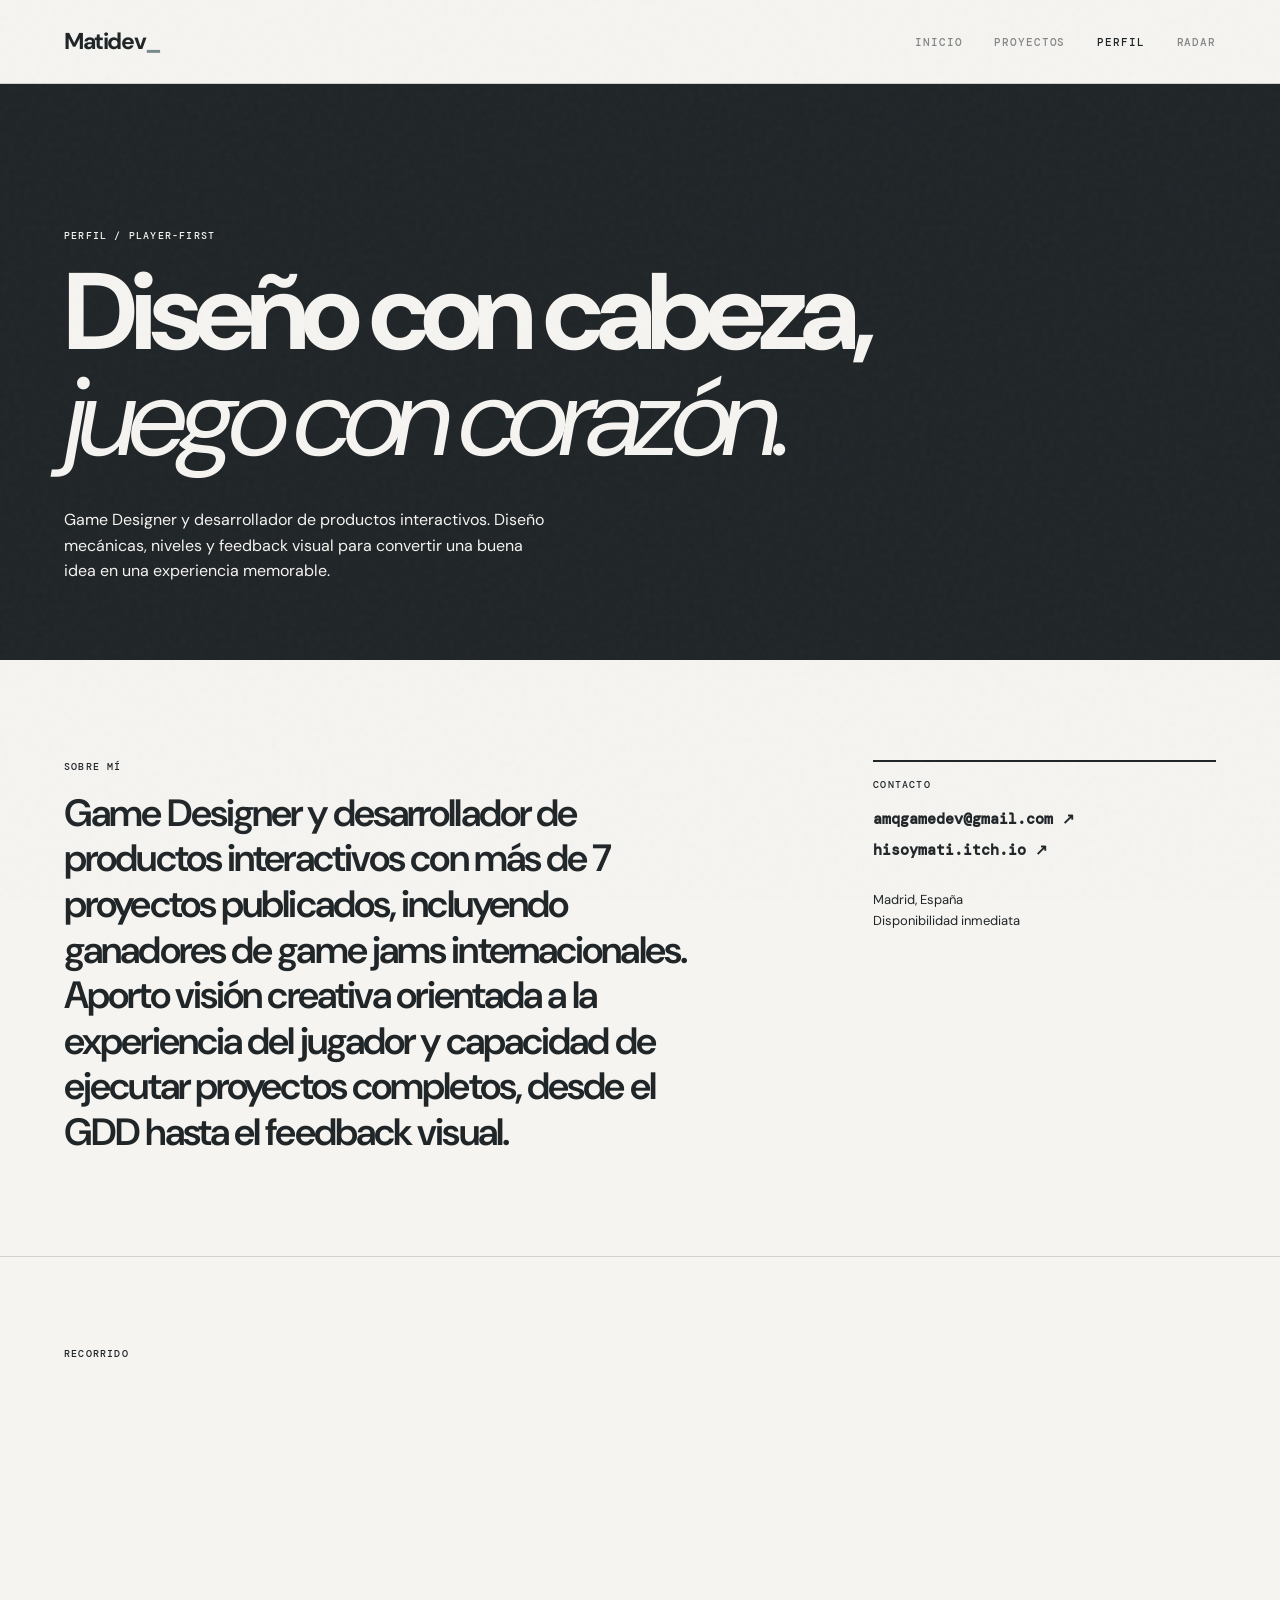
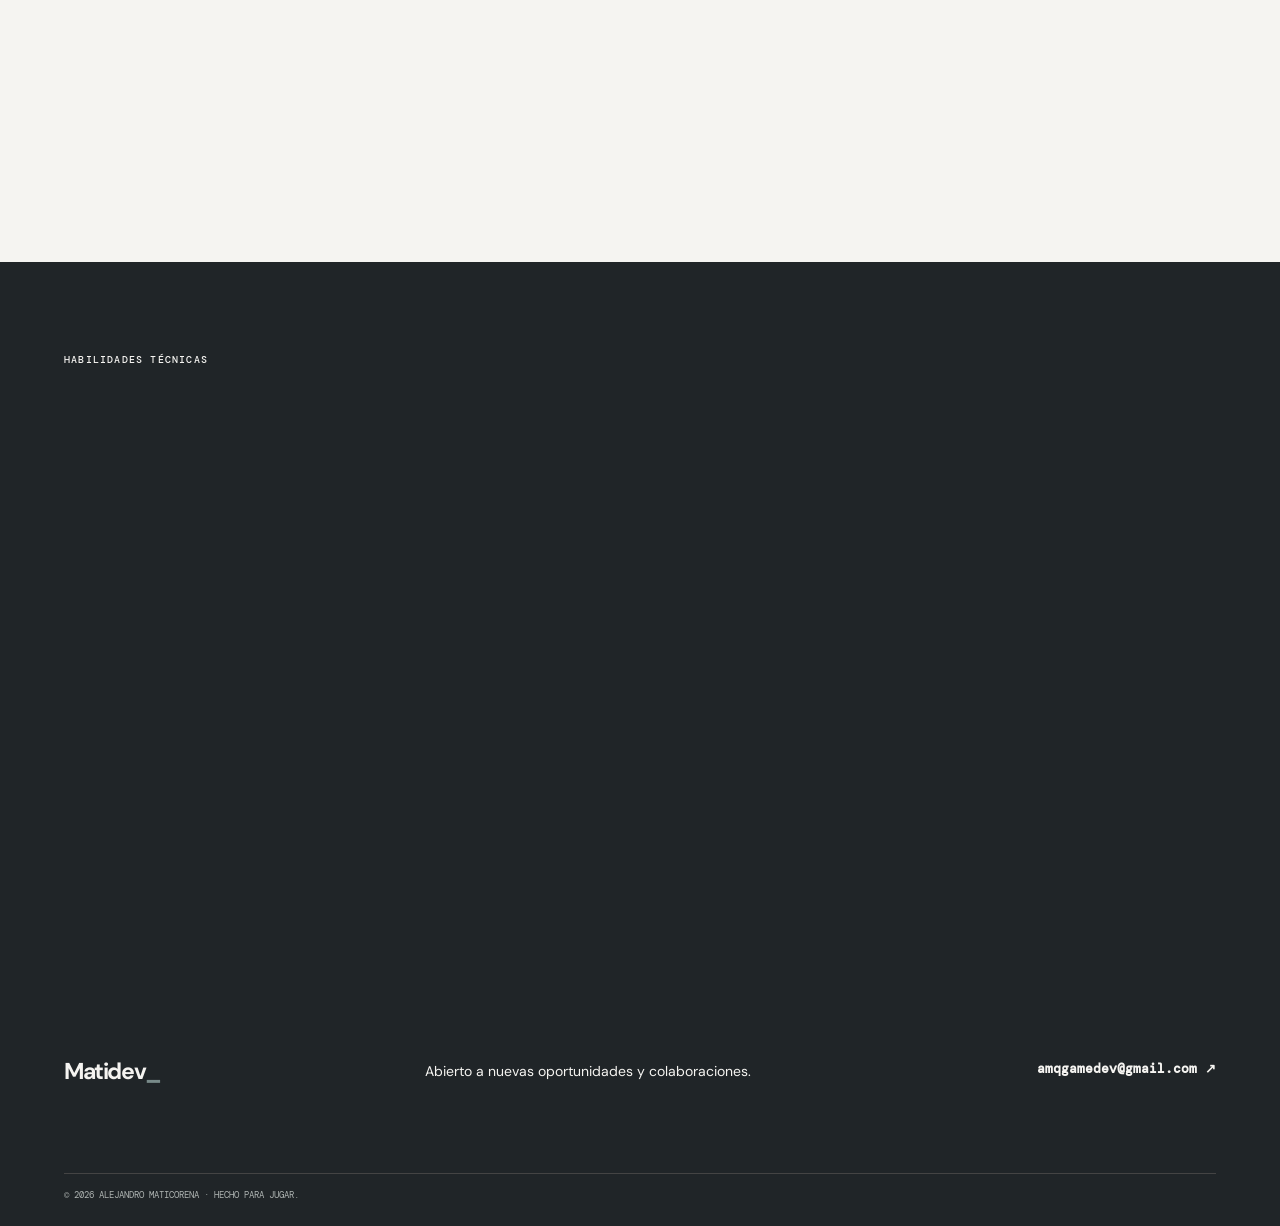
==== about.html @ 4848159c "deploy" ====
<!doctype html>
<html lang="es">
<head>
  <meta charset="UTF-8"/><meta name="viewport" content="width=device-width, initial-scale=1.0"/>
  <meta name="description" content="Perfil profesional de Alejandro Maticorena, Game Designer y desarrollador de productos interactivos."/>
  <title>Perfil — Matidev</title>
  <link rel="preconnect" href="https://fonts.googleapis.com"/><link rel="preconnect" href="https://fonts.gstatic.com" crossorigin/>
  <link href="https://fonts.googleapis.com/css2?family=DM+Mono:wght@400;500&family=DM+Sans:ital,opsz,wght@0,9..40,400;0,9..40,500;0,9..40,600;0,9..40,700;1,9..40,400&display=swap" rel="stylesheet"/>
  <link rel="stylesheet" href="assets/styles.css"/>
</head>
<body><div class="grain"></div>
  <header class="site-header"><a class="brand" href="index.html">Matidev<span>_</span></a><button class="menu-toggle" aria-label="Abrir menú">MENU</button><nav><a href="index.html">Inicio</a><a href="projects.html">Proyectos</a><a class="active" href="about.html">Perfil</a><a href="blog.html">Radar</a></nav></header>
  <main>
    <section class="page-intro profile-intro reveal"><p class="eyebrow">PERFIL / PLAYER-FIRST</p><h1>Diseño con cabeza,<br><em>juego con corazón.</em></h1><p>Game Designer y desarrollador de productos interactivos. Diseño mecánicas, niveles y feedback visual para convertir una buena idea en una experiencia memorable.</p></section>
    <section class="profile-columns"><div><p class="eyebrow">SOBRE MÍ</p><p class="large-copy">Game Designer y desarrollador de productos interactivos con más de 7 proyectos publicados, incluyendo ganadores de game jams internacionales. Aporto visión creativa orientada a la experiencia del jugador y capacidad de ejecutar proyectos completos, desde el GDD hasta el feedback visual.</p></div><div class="contact-card"><p class="eyebrow">CONTACTO</p><a href="mailto:amqgamedev@gmail.com">amqgamedev@gmail.com ↗</a><a href="https://hisoymati.itch.io" target="_blank" rel="noopener">hisoymati.itch.io ↗</a><p>Madrid, España<br>Disponibilidad inmediata</p></div></section>
    <section class="timeline-section"><p class="eyebrow">RECORRIDO</p><div class="timeline"><article><span>2022—2026</span><div><h3>Grado en Diseño de Productos Interactivos</h3><p>U-tad · Madrid, España</p><small>Formación integral en diseño y desarrollo de productos digitales interactivos, integrando tecnología, arte y experiencia de usuario.</small></div></article><article><span>2021—2022</span><div><h3>Docente de Diseño de Videojuegos</h3><p>Instituto Toulouse Lautrec · Lima, Perú</p><small>Formación especializada a más de 60 estudiantes en educación continua, cursos de verano y grado, adaptada a tres niveles de conocimiento.</small></div></article><article><span>2015—2019</span><div><h3>Diseño de Videojuegos y Entretenimiento Digital</h3><p>Instituto Toulouse Lautrec · Lima, Perú</p><small>Especialización en diseño y producción de videojuegos con énfasis en entretenimiento digital y mecánicas de juego.</small></div></article></div></section>
    <section class="skills-section"><p class="eyebrow">HABILIDADES TÉCNICAS</p><div class="skills-grid"><div><h3>Desarrollo y programación</h3><p>Unity · Unreal Engine<br>C# · C++<br>Visual Studio · Rider<br>Git / GitHub</p></div><div><h3>Documentación y diseño de sistemas</h3><p>Documentación de diseño: GDD y LDD<br>Definición de mecánicas y sistemas<br>Prototipado y playtesting<br>Estructuración de niveles, progresión y experiencia de usuario</p></div><div><h3>Metodologías y herramientas</h3><p>Scrum / Agile<br>MS Office: Excel, PowerPoint, Word</p></div><div><h3>Diseño y apoyo visual</h3><p>Adobe Photoshop<br>Adobe Illustrator</p><h3 class="skill-subtitle">Idiomas</h3><p>Español: nativo<br>Inglés: avanzado</p></div></div></section>
  </main>
  <footer><a class="brand" href="index.html">Matidev<span>_</span></a><p>Abierto a nuevas oportunidades y colaboraciones.</p><a class="footer-mail" href="mailto:amqgamedev@gmail.com">amqgamedev@gmail.com ↗</a><small>© <span id="year"></span> Alejandro Maticorena · Hecho para jugar.</small></footer>
  <script src="assets/data.js"></script><script src="assets/app.js"></script>
</body></html>
---- assets/styles.css ----
:root{--ink:#202528;--paper:#f5f4f1;--accent:#788a89;--accent-dark:#526462;--line:rgba(32,37,40,.17);--muted:#767d7d;--display:'DM Sans',sans-serif;--body:'DM Sans',sans-serif;--mono:'DM Mono',monospace}*{box-sizing:border-box}html{scroll-behavior:smooth}body{margin:0;background:var(--paper);color:var(--ink);font-family:var(--body);font-size:15px;line-height:1.6}.grain{pointer-events:none;position:fixed;inset:0;opacity:.035;z-index:9;background-image:url("data:image/svg+xml,%3Csvg viewBox='0 0 180 180' xmlns='http://www.w3.org/2000/svg'%3E%3Cfilter id='n'%3E%3CfeTurbulence type='fractalNoise' baseFrequency='.9' numOctaves='3' stitchTiles='stitch'/%3E%3C/filter%3E%3Crect width='100%25' height='100%25' filter='url(%23n)' opacity='.75'/%3E%3C/svg%3E")}a{color:inherit;text-decoration:none}.site-header{height:84px;border-bottom:1px solid var(--line);padding:0 max(5vw,28px);display:flex;align-items:center;justify-content:space-between;position:relative;z-index:10}.brand{font:700 23px/1 var(--display);letter-spacing:-1.4px}.brand span{color:var(--accent)}nav{display:flex;gap:32px;font:500 11px var(--mono);text-transform:uppercase;letter-spacing:.08em}nav a{opacity:.52}nav a:hover,nav a.active{opacity:1}.menu-toggle{display:none;background:transparent;border:0;font:500 11px var(--mono)}main{overflow:hidden}.hero{min-height:calc(100vh - 84px);padding:clamp(80px,12vw,160px) max(5vw,28px) 54px;position:relative;background:var(--ink);color:var(--paper)}.hero:after{content:'✦';position:absolute;right:8vw;top:22%;font-size:clamp(100px,23vw,340px);color:var(--accent);line-height:1;opacity:.9}.eyebrow{font:500 10px var(--mono);letter-spacing:.12em;text-transform:uppercase;margin:0 0 18px}.hero h1,.page-intro h1,.project-hero h1{font:700 clamp(47px,8.5vw,118px)/.97 var(--display);letter-spacing:-.07em;max-width:1050px;margin:0;position:relative;z-index:1}.hero h1 em,.page-intro em,.section-heading em,.statement em,.cta-band em{font-family:var(--display);font-weight:400;font-style:italic}.hero-copy{font-size:17px;max-width:510px;margin:37px 0;position:relative;z-index:1}.hero-actions{display:flex;gap:28px;align-items:center;position:relative;z-index:1}.button{display:inline-flex;align-items:center;justify-content:space-between;gap:30px;padding:14px 19px;font:600 11px var(--mono);text-transform:uppercase;letter-spacing:.06em;transition:transform .2s}.button:hover{transform:translate(-3px,-3px)}.button-primary{background:var(--accent);color:#fff;box-shadow:4px 4px 0 var(--accent-dark)}.button-outline{border:1px solid var(--ink)}.text-link,.card-link{font:600 11px var(--mono);text-transform:uppercase;letter-spacing:.04em;border-bottom:1px solid currentColor;padding-bottom:4px}.text-link span,.card-link span{font-size:15px}.hero-stats{position:absolute;right:5vw;bottom:62px;z-index:1;display:flex;gap:34px}.hero-stats div{display:flex;gap:10px;align-items:flex-start}.hero-stats strong{font:700 27px/1 var(--display);color:#aebdbb}.hero-stats span{font:10px/1.25 var(--mono);text-transform:uppercase}.marquee{overflow:hidden;white-space:nowrap;border-bottom:1px solid var(--line);font:700 20px var(--display);letter-spacing:-.035em;padding:16px 0}.marquee div{display:inline-block;animation:slide 22s linear infinite}.marquee i{font-style:normal;color:var(--accent);margin:0 16px}@keyframes slide{to{transform:translateX(-50%)}}.section{padding:130px max(5vw,28px)}.section-heading{display:flex;justify-content:space-between;align-items:end;margin-bottom:50px}.section-heading h2,.cta-band h2,.newsletter h2{font:700 clamp(36px,5vw,68px)/.99 var(--display);letter-spacing:-.065em;margin:0}.project-grid{display:grid;grid-template-columns:repeat(3,1fr);gap:18px}.project-card{min-width:0}.project-visual{display:block;overflow:hidden}.placeholder{height:285px;padding:21px;position:relative;display:flex;flex-direction:column;justify-content:space-between;overflow:hidden;color:var(--ink);transition:transform .35s}.project-visual:hover .placeholder{transform:scale(1.03)}.placeholder:after{content:'';position:absolute;width:160px;height:160px;border:2px solid var(--ink);border-radius:50%;right:-40px;bottom:-60px}.placeholder span{font:10px var(--mono);letter-spacing:.08em}.placeholder strong{font:700 24px/1.05 var(--display);letter-spacing:-.05em;max-width:180px;position:relative;z-index:1}.placeholder i{font:400 42px/1 var(--display);font-style:normal;position:absolute;right:22px;top:16px}.violet{background:#c5becb}.orange{background:#d7c0ad}.lime{background:#bdc9bc}.blue{background:#b8c6cb}.red{background:#cfb8b5}.pink{background:#d7c3cc}.yellow{background:#d8d1b3}.project-info{padding-top:18px}.card-meta{display:flex;justify-content:space-between;gap:12px;font:10px var(--mono);text-transform:uppercase;color:var(--muted);line-height:1.3}.project-info h3{font:700 25px/1.1 var(--display);letter-spacing:-.055em;margin:10px 0}.project-info p{font-size:13px;line-height:1.6;margin:0 0 17px;color:#565e5e}.statement{padding:130px max(5vw,28px);background:#738784;color:#fff}.statement>p:nth-child(2){font:600 clamp(36px,6.3vw,84px)/1.02 var(--display);letter-spacing:-.065em;max-width:1050px;margin:0 0 45px}.statement .button-outline{border-color:#fff}.radar-preview{background:#e9e8e4}.radar-grid{display:grid;grid-template-columns:repeat(3,1fr);gap:1px;background:var(--line)}.media-card{background:#e9e8e4;padding:26px;display:grid;grid-template-columns:46px 1fr 20px;gap:17px;min-height:188px;transition:background .2s}.media-card:hover{background:#d6dddb}.media-mark{width:43px;height:43px;border:1px solid var(--ink);display:grid;place-items:center;font:700 12px var(--display)}.media-card .eyebrow{margin:0 0 6px;font-size:9px}.media-card h3{margin:0;font:700 19px/1 var(--display);letter-spacing:-.05em}.media-card p:not(.eyebrow){margin:10px 0 0;font-size:12px;line-height:1.45}.external{font-size:18px}.page-intro{padding:clamp(75px,12vw,145px) max(5vw,28px) 76px;background:var(--ink);color:var(--paper)}.page-intro>p:last-child{max-width:480px;font-size:16px;margin:36px 0 0}.filters{padding:22px 5vw;border-bottom:1px solid var(--line);display:flex;gap:10px}.filter{background:transparent;border:1px solid var(--line);padding:7px 13px;font:10px var(--mono);text-transform:uppercase;cursor:pointer}.filter.active,.filter:hover{background:var(--ink);border-color:var(--ink);color:var(--paper)}.project-list{padding:0 5vw}.project-row{display:grid;grid-template-columns:minmax(300px,.95fr) 1.05fr;gap:clamp(30px,7vw,120px);padding:55px 0;border-bottom:1px solid var(--line);align-items:center}.project-row .placeholder{height:300px}.project-row .project-info h3{font-size:clamp(28px,4vw,50px)}.project-row .project-info p{font-size:15px;max-width:480px}.cta-band{margin:80px 5vw;padding:80px 6vw;background:#c7d0ce}.cta-band h2{margin:0 0 36px}.project-hero{padding:50px 5vw 60px;background:var(--ink);color:var(--paper)}.back-link{font:500 10px var(--mono);text-transform:uppercase}.project-hero-title{margin-top:90px;max-width:1000px}.project-hero-title>p:last-child{font-size:17px;max-width:600px;margin:30px 0 0}.project-facts{display:grid;grid-template-columns:repeat(3,1fr);max-width:750px;gap:25px;margin:80px 0 0}.project-facts span{font:10px var(--mono);text-transform:uppercase;display:block;color:#a8b0ae;margin-bottom:5px}.project-facts strong{font:600 15px var(--body)}.detail-image{margin:0 5vw;transform:translateY(-25px)}.placeholder-large{height:min(52vw,680px);padding:44px}.placeholder-large strong{font-size:clamp(45px,7vw,100px);max-width:600px}.case-study{padding:100px 12vw;display:grid;grid-template-columns:1fr 2fr;gap:90px}.roles{padding:0;margin:0;list-style:none;font:700 20px/1.4 var(--display);letter-spacing:-.04em}.roles li{border-bottom:1px solid var(--line);padding:7px 0}.large-copy{font:600 clamp(22px,3.2vw,38px)/1.2 var(--display);letter-spacing:-.05em;margin:0}.push-down{margin-top:60px}.bullet-list{padding:0;margin:0;list-style:none}.bullet-list li{border-top:1px solid var(--line);padding:16px 0;font-size:15px}.bullet-list li:before{content:'✦';color:var(--accent);margin-right:13px}.next-project{padding:100px 5vw;background:#e9e8e4}.next-project a{font:700 clamp(38px,7vw,92px)/1 var(--display);letter-spacing:-.075em}.next-project a span{color:var(--accent)}.profile-columns{padding:100px max(5vw,28px);display:grid;grid-template-columns:1.5fr .8fr;gap:13vw}.contact-card{border-top:2px solid var(--ink);padding-top:16px}.contact-card a{display:block;font:600 15px var(--mono);margin:11px 0}.contact-card>p:last-child{margin-top:30px;font-size:13px}.timeline-section,.skills-section{padding:90px max(5vw,28px);border-top:1px solid var(--line)}.timeline article{display:grid;grid-template-columns:160px 1fr;gap:40px;padding:25px 0;border-bottom:1px solid var(--line)}.timeline article>span{font:10px var(--mono)}.timeline h3{font:700 25px/1.1 var(--display);letter-spacing:-.05em;margin:0}.timeline p{font:13px var(--mono);margin:6px 0}.timeline small{color:var(--muted)}.skills-section{background:var(--ink);color:var(--paper)}.skills-grid{display:grid;grid-template-columns:repeat(3,1fr);gap:50px}.skills-grid h3{font:700 25px var(--display);letter-spacing:-.05em;margin:0 0 16px}.skills-grid p{font-size:14px;line-height:1.9;color:#cbd0cf}.radar-list{padding:0 5vw 100px}.radar-list .media-card{background:transparent;border-bottom:1px solid var(--line);padding:30px 0;grid-template-columns:90px 1fr 30px;min-height:0}.radar-list .media-mark{width:67px;height:67px;font-size:16px}.radar-list .media-card:hover{background:transparent;color:var(--accent-dark)}.radar-list .media-card h3{font-size:30px}.radar-list .media-card p:not(.eyebrow){font-size:14px;max-width:550px}.newsletter{margin:0 5vw 100px;padding:70px 7vw;background:#c5becb}.newsletter h2{max-width:760px;margin:0 0 20px}.newsletter>p:last-child{font-size:14px}footer{background:var(--ink);color:var(--paper);padding:58px 5vw 25px;display:grid;grid-template-columns:1fr 1.3fr 1fr;gap:30px;align-items:start}footer p{margin:0;font-size:14px}footer .footer-mail{text-align:right;font:600 13px var(--mono)}footer small{grid-column:1/-1;margin-top:60px;padding-top:15px;border-top:1px solid #444;font:9px var(--mono);color:#aeb4b2;text-transform:uppercase}.reveal,.project-card,.media-card,.timeline article,.skills-grid>div{opacity:0;transform:translateY(18px);transition:opacity .6s ease,transform .6s ease}.visible{opacity:1;transform:none}
@media(max-width:720px){.site-header{height:68px}.menu-toggle{display:block}nav{display:none;position:absolute;top:67px;left:0;right:0;background:var(--ink);color:var(--paper);padding:22px 5vw;flex-direction:column;gap:18px}nav.open{display:flex}.hero{min-height:650px;padding-top:85px}.hero:after{right:-4vw;top:30%;font-size:230px;opacity:.9}.hero-stats{left:5vw;right:auto;bottom:35px;gap:15px}.hero-stats strong{font-size:21px}.section{padding:75px 5vw}.section-heading{display:block}.section-heading .text-link{display:inline-block;margin-top:22px}.project-grid,.radar-grid,.skills-grid{grid-template-columns:1fr}.project-card{margin-bottom:25px}.placeholder{height:260px}.statement{padding:85px 5vw}.page-intro{padding:75px 5vw 60px}.project-row{grid-template-columns:1fr;padding:35px 0;gap:22px}.project-row .placeholder{height:250px}.project-hero{padding:30px 5vw 45px}.project-hero-title{margin-top:65px}.project-facts{margin-top:50px;grid-template-columns:1fr;gap:14px}.detail-image{margin:0 5vw}.placeholder-large{height:370px;padding:25px}.case-study{padding:70px 5vw;grid-template-columns:1fr;gap:45px}.profile-columns{padding:65px 5vw;grid-template-columns:1fr;gap:50px}.timeline-section,.skills-section{padding:65px 5vw}.timeline article{grid-template-columns:1fr;gap:5px}.radar-list .media-card{grid-template-columns:55px 1fr 18px;gap:12px}.radar-list .media-mark{width:48px;height:48px}.radar-list .media-card h3{font-size:23px}.newsletter{margin:0 5vw 65px;padding:45px 8vw}footer{grid-template-columns:1fr;padding:40px 5vw 20px;gap:17px}footer .footer-mail{text-align:left}footer small{margin-top:25px}.hero-actions{gap:17px;align-items:flex-start;flex-direction:column}.hero-copy{font-size:15px}}
.skills-grid{grid-template-columns:repeat(2,1fr);gap:14px}.skills-card{}.skill-card{min-height:255px;padding:26px;border:1px solid rgba(245,244,241,.2);background:rgba(245,244,241,.04);display:flex;flex-direction:column;justify-content:space-between;transition:background .25s,border-color .25s}.skill-card:hover{background:rgba(174,189,187,.12);border-color:#aebdbb}.skill-number{font:500 11px var(--mono);color:#aebdbb;letter-spacing:.1em}.skill-card h3{font-size:clamp(21px,2.4vw,30px)!important;max-width:330px;margin:30px 0 22px!important}.skill-tags{display:flex;flex-wrap:wrap;gap:7px}.skill-tags span{font:500 10px var(--mono);letter-spacing:.02em;border:1px solid rgba(245,244,241,.28);padding:6px 9px;color:#dbe0df;border-radius:2px}@media(max-width:720px){.skills-grid{grid-template-columns:1fr}.skill-card{min-height:220px}}
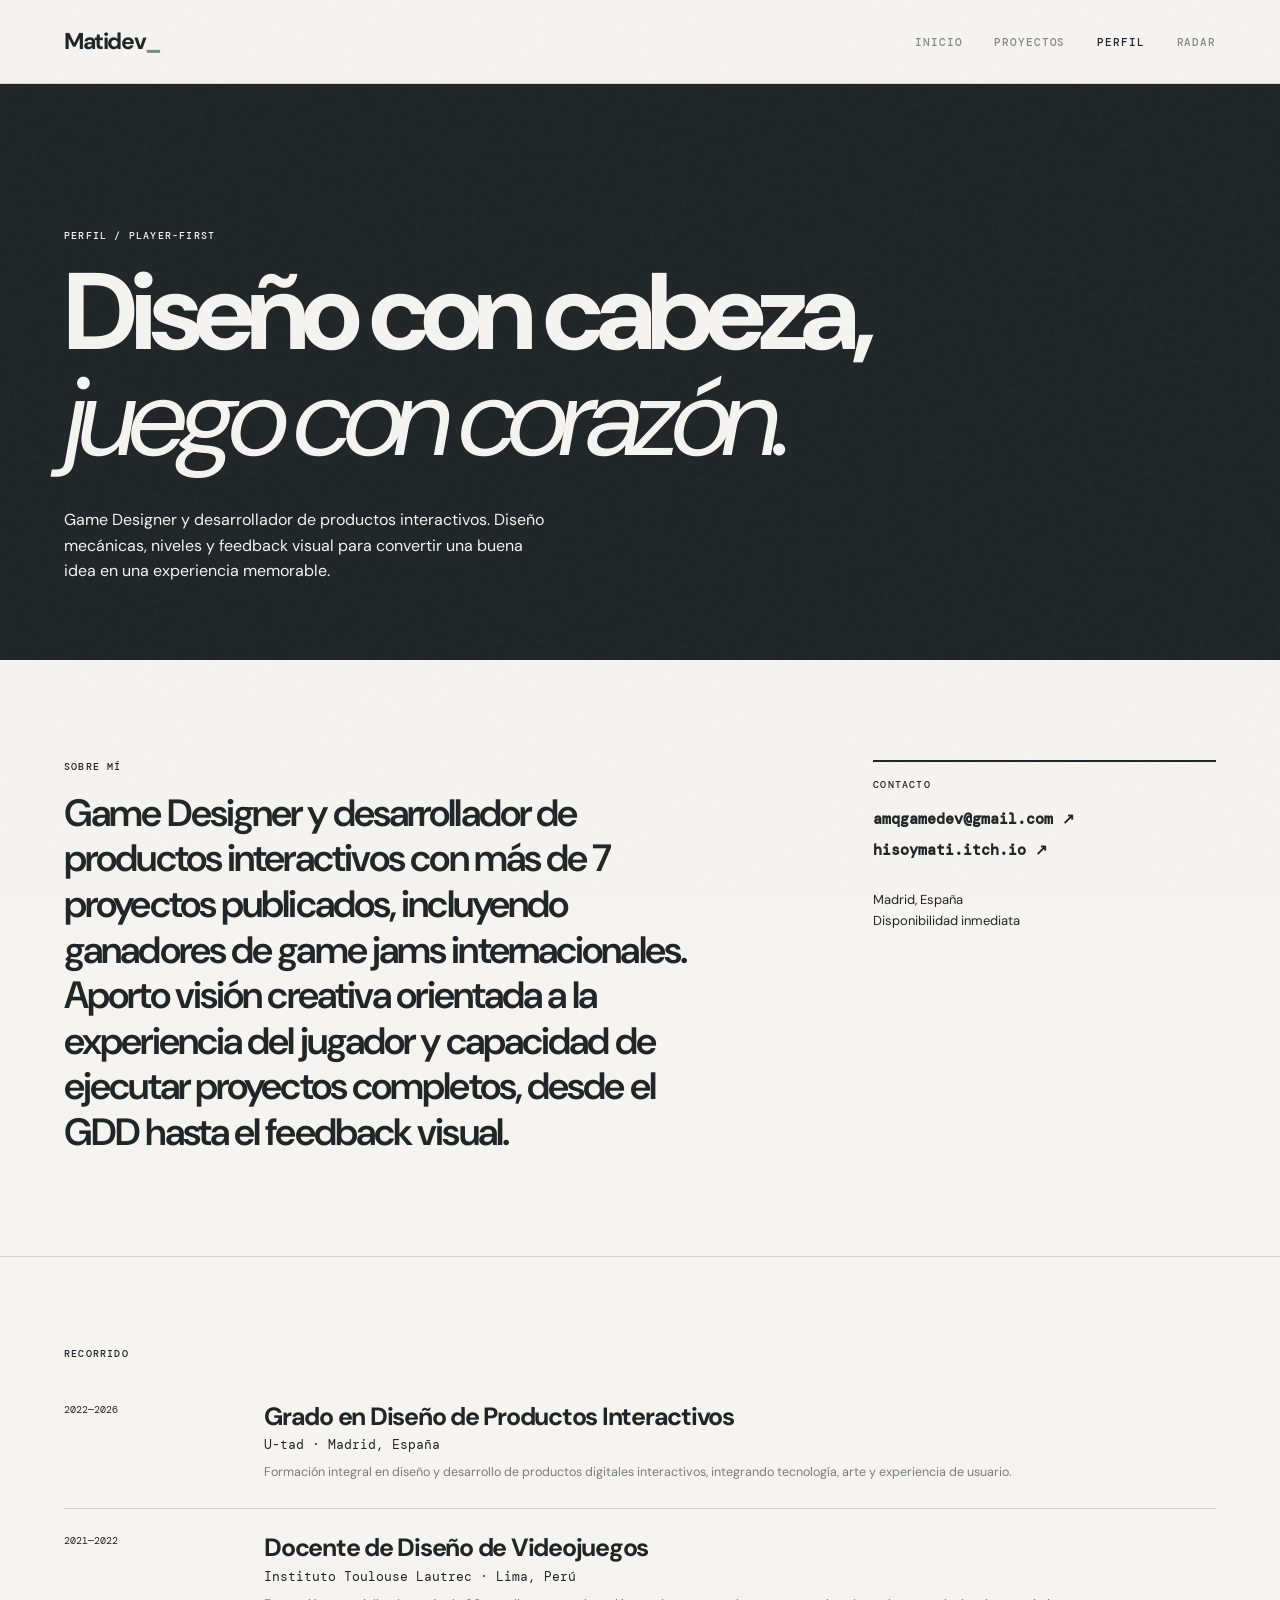
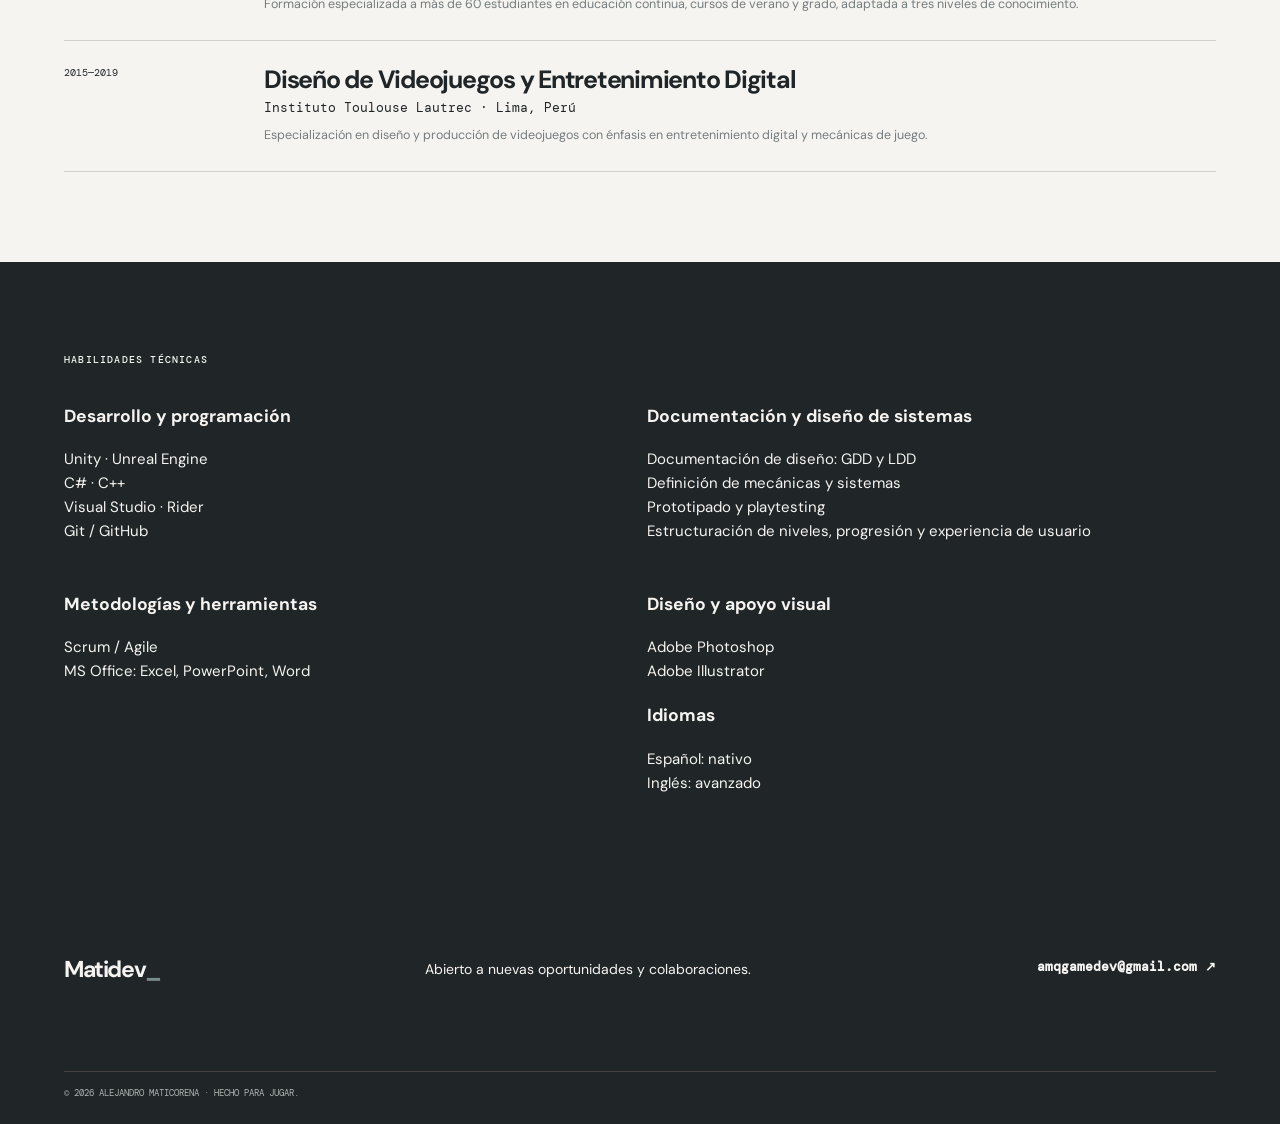
==== commit cbf22622: "cambios guapos." ====
--- a/about.html
+++ b/about.html
@@ -12,9 +12,62 @@
   <header class="site-header"><a class="brand" href="index.html">Matidev<span>_</span></a><button class="menu-toggle" aria-label="Abrir menú">MENU</button><nav><a href="index.html">Inicio</a><a href="projects.html">Proyectos</a><a class="active" href="about.html">Perfil</a><a href="blog.html">Radar</a></nav></header>
   <main>
     <section class="page-intro profile-intro reveal"><p class="eyebrow">PERFIL / PLAYER-FIRST</p><h1>Diseño con cabeza,<br><em>juego con corazón.</em></h1><p>Game Designer y desarrollador de productos interactivos. Diseño mecánicas, niveles y feedback visual para convertir una buena idea en una experiencia memorable.</p></section>
-    <section class="profile-columns"><div><p class="eyebrow">SOBRE MÍ</p><p class="large-copy">Game Designer y desarrollador de productos interactivos con más de 7 proyectos publicados, incluyendo ganadores de game jams internacionales. Aporto visión creativa orientada a la experiencia del jugador y capacidad de ejecutar proyectos completos, desde el GDD hasta el feedback visual.</p></div><div class="contact-card"><p class="eyebrow">CONTACTO</p><a href="mailto:amqgamedev@gmail.com">amqgamedev@gmail.com ↗</a><a href="https://hisoymati.itch.io" target="_blank" rel="noopener">hisoymati.itch.io ↗</a><p>Madrid, España<br>Disponibilidad inmediata</p></div></section>
-    <section class="timeline-section"><p class="eyebrow">RECORRIDO</p><div class="timeline"><article><span>2022—2026</span><div><h3>Grado en Diseño de Productos Interactivos</h3><p>U-tad · Madrid, España</p><small>Formación integral en diseño y desarrollo de productos digitales interactivos, integrando tecnología, arte y experiencia de usuario.</small></div></article><article><span>2021—2022</span><div><h3>Docente de Diseño de Videojuegos</h3><p>Instituto Toulouse Lautrec · Lima, Perú</p><small>Formación especializada a más de 60 estudiantes en educación continua, cursos de verano y grado, adaptada a tres niveles de conocimiento.</small></div></article><article><span>2015—2019</span><div><h3>Diseño de Videojuegos y Entretenimiento Digital</h3><p>Instituto Toulouse Lautrec · Lima, Perú</p><small>Especialización en diseño y producción de videojuegos con énfasis en entretenimiento digital y mecánicas de juego.</small></div></article></div></section>
-    <section class="skills-section"><p class="eyebrow">HABILIDADES TÉCNICAS</p><div class="skills-grid"><div><h3>Desarrollo y programación</h3><p>Unity · Unreal Engine<br>C# · C++<br>Visual Studio · Rider<br>Git / GitHub</p></div><div><h3>Documentación y diseño de sistemas</h3><p>Documentación de diseño: GDD y LDD<br>Definición de mecánicas y sistemas<br>Prototipado y playtesting<br>Estructuración de niveles, progresión y experiencia de usuario</p></div><div><h3>Metodologías y herramientas</h3><p>Scrum / Agile<br>MS Office: Excel, PowerPoint, Word</p></div><div><h3>Diseño y apoyo visual</h3><p>Adobe Photoshop<br>Adobe Illustrator</p><h3 class="skill-subtitle">Idiomas</h3><p>Español: nativo<br>Inglés: avanzado</p></div></div></section>
+    <section class="profile-columns reveal">
+      <div>
+        <p class="eyebrow">SOBRE MÍ</p>
+        <p class="large-copy">Game Designer y desarrollador de productos interactivos con más de 7 proyectos publicados, incluyendo ganadores de game jams internacionales. Aporto visión creativa orientada a la experiencia del jugador y capacidad de ejecutar proyectos completos, desde el GDD hasta el feedback visual.</p>
+      </div>
+      <div class="contact-card">
+        <p class="eyebrow">CONTACTO</p><a href="mailto:amqgamedev@gmail.com">amqgamedev@gmail.com ↗</a><a href="https://hisoymati.itch.io" target="_blank" rel="noopener">hisoymati.itch.io ↗</a>
+        <p>Madrid, España<br>Disponibilidad inmediata</p>
+      </div>
+    </section>
+    <section class="timeline-section reveal">
+      <p class="eyebrow">RECORRIDO</p>
+      <div class="timeline">
+        <article><span>2022—2026</span>
+          <div>
+            <h3>Grado en Diseño de Productos Interactivos</h3>
+            <p>U-tad · Madrid, España</p><small>Formación integral en diseño y desarrollo de productos digitales interactivos, integrando tecnología, arte y experiencia de usuario.</small>
+          </div>
+        </article>
+        <article><span>2021—2022</span>
+          <div>
+            <h3>Docente de Diseño de Videojuegos</h3>
+            <p>Instituto Toulouse Lautrec · Lima, Perú</p><small>Formación especializada a más de 60 estudiantes en educación continua, cursos de verano y grado, adaptada a tres niveles de conocimiento.</small>
+          </div>
+        </article>
+        <article><span>2015—2019</span>
+          <div>
+            <h3>Diseño de Videojuegos y Entretenimiento Digital</h3>
+            <p>Instituto Toulouse Lautrec · Lima, Perú</p><small>Especialización en diseño y producción de videojuegos con énfasis en entretenimiento digital y mecánicas de juego.</small>
+          </div>
+        </article>
+      </div>
+    </section>
+    <section class="skills-section reveal">
+      <p class="eyebrow">HABILIDADES TÉCNICAS</p>
+      <div class="skills-grid">
+        <div>
+          <h3>Desarrollo y programación</h3>
+          <p>Unity · Unreal Engine<br>C# · C++<br>Visual Studio · Rider<br>Git / GitHub</p>
+        </div>
+        <div>
+          <h3>Documentación y diseño de sistemas</h3>
+          <p>Documentación de diseño: GDD y LDD<br>Definición de mecánicas y sistemas<br>Prototipado y playtesting<br>Estructuración de niveles, progresión y experiencia de usuario</p>
+        </div>
+        <div>
+          <h3>Metodologías y herramientas</h3>
+          <p>Scrum / Agile<br>MS Office: Excel, PowerPoint, Word</p>
+        </div>
+        <div>
+          <h3>Diseño y apoyo visual</h3>
+          <p>Adobe Photoshop<br>Adobe Illustrator</p>
+          <h3 class="skill-subtitle">Idiomas</h3>
+          <p>Español: nativo<br>Inglés: avanzado</p>
+        </div>
+      </div>
+    </section>
   </main>
   <footer><a class="brand" href="index.html">Matidev<span>_</span></a><p>Abierto a nuevas oportunidades y colaboraciones.</p><a class="footer-mail" href="mailto:amqgamedev@gmail.com">amqgamedev@gmail.com ↗</a><small>© <span id="year"></span> Alejandro Maticorena · Hecho para jugar.</small></footer>
   <script src="assets/data.js"></script><script src="assets/app.js"></script>
--- a/assets/styles.css
+++ b/assets/styles.css
@@ -1,3 +1,1075 @@
-:root{--ink:#202528;--paper:#f5f4f1;--accent:#788a89;--accent-dark:#526462;--line:rgba(32,37,40,.17);--muted:#767d7d;--display:'DM Sans',sans-serif;--body:'DM Sans',sans-serif;--mono:'DM Mono',monospace}*{box-sizing:border-box}html{scroll-behavior:smooth}body{margin:0;background:var(--paper);color:var(--ink);font-family:var(--body);font-size:15px;line-height:1.6}.grain{pointer-events:none;position:fixed;inset:0;opacity:.035;z-index:9;background-image:url("data:image/svg+xml,%3Csvg viewBox='0 0 180 180' xmlns='http://www.w3.org/2000/svg'%3E%3Cfilter id='n'%3E%3CfeTurbulence type='fractalNoise' baseFrequency='.9' numOctaves='3' stitchTiles='stitch'/%3E%3C/filter%3E%3Crect width='100%25' height='100%25' filter='url(%23n)' opacity='.75'/%3E%3C/svg%3E")}a{color:inherit;text-decoration:none}.site-header{height:84px;border-bottom:1px solid var(--line);padding:0 max(5vw,28px);display:flex;align-items:center;justify-content:space-between;position:relative;z-index:10}.brand{font:700 23px/1 var(--display);letter-spacing:-1.4px}.brand span{color:var(--accent)}nav{display:flex;gap:32px;font:500 11px var(--mono);text-transform:uppercase;letter-spacing:.08em}nav a{opacity:.52}nav a:hover,nav a.active{opacity:1}.menu-toggle{display:none;background:transparent;border:0;font:500 11px var(--mono)}main{overflow:hidden}.hero{min-height:calc(100vh - 84px);padding:clamp(80px,12vw,160px) max(5vw,28px) 54px;position:relative;background:var(--ink);color:var(--paper)}.hero:after{content:'✦';position:absolute;right:8vw;top:22%;font-size:clamp(100px,23vw,340px);color:var(--accent);line-height:1;opacity:.9}.eyebrow{font:500 10px var(--mono);letter-spacing:.12em;text-transform:uppercase;margin:0 0 18px}.hero h1,.page-intro h1,.project-hero h1{font:700 clamp(47px,8.5vw,118px)/.97 var(--display);letter-spacing:-.07em;max-width:1050px;margin:0;position:relative;z-index:1}.hero h1 em,.page-intro em,.section-heading em,.statement em,.cta-band em{font-family:var(--display);font-weight:400;font-style:italic}.hero-copy{font-size:17px;max-width:510px;margin:37px 0;position:relative;z-index:1}.hero-actions{display:flex;gap:28px;align-items:center;position:relative;z-index:1}.button{display:inline-flex;align-items:center;justify-content:space-between;gap:30px;padding:14px 19px;font:600 11px var(--mono);text-transform:uppercase;letter-spacing:.06em;transition:transform .2s}.button:hover{transform:translate(-3px,-3px)}.button-primary{background:var(--accent);color:#fff;box-shadow:4px 4px 0 var(--accent-dark)}.button-outline{border:1px solid var(--ink)}.text-link,.card-link{font:600 11px var(--mono);text-transform:uppercase;letter-spacing:.04em;border-bottom:1px solid currentColor;padding-bottom:4px}.text-link span,.card-link span{font-size:15px}.hero-stats{position:absolute;right:5vw;bottom:62px;z-index:1;display:flex;gap:34px}.hero-stats div{display:flex;gap:10px;align-items:flex-start}.hero-stats strong{font:700 27px/1 var(--display);color:#aebdbb}.hero-stats span{font:10px/1.25 var(--mono);text-transform:uppercase}.marquee{overflow:hidden;white-space:nowrap;border-bottom:1px solid var(--line);font:700 20px var(--display);letter-spacing:-.035em;padding:16px 0}.marquee div{display:inline-block;animation:slide 22s linear infinite}.marquee i{font-style:normal;color:var(--accent);margin:0 16px}@keyframes slide{to{transform:translateX(-50%)}}.section{padding:130px max(5vw,28px)}.section-heading{display:flex;justify-content:space-between;align-items:end;margin-bottom:50px}.section-heading h2,.cta-band h2,.newsletter h2{font:700 clamp(36px,5vw,68px)/.99 var(--display);letter-spacing:-.065em;margin:0}.project-grid{display:grid;grid-template-columns:repeat(3,1fr);gap:18px}.project-card{min-width:0}.project-visual{display:block;overflow:hidden}.placeholder{height:285px;padding:21px;position:relative;display:flex;flex-direction:column;justify-content:space-between;overflow:hidden;color:var(--ink);transition:transform .35s}.project-visual:hover .placeholder{transform:scale(1.03)}.placeholder:after{content:'';position:absolute;width:160px;height:160px;border:2px solid var(--ink);border-radius:50%;right:-40px;bottom:-60px}.placeholder span{font:10px var(--mono);letter-spacing:.08em}.placeholder strong{font:700 24px/1.05 var(--display);letter-spacing:-.05em;max-width:180px;position:relative;z-index:1}.placeholder i{font:400 42px/1 var(--display);font-style:normal;position:absolute;right:22px;top:16px}.violet{background:#c5becb}.orange{background:#d7c0ad}.lime{background:#bdc9bc}.blue{background:#b8c6cb}.red{background:#cfb8b5}.pink{background:#d7c3cc}.yellow{background:#d8d1b3}.project-info{padding-top:18px}.card-meta{display:flex;justify-content:space-between;gap:12px;font:10px var(--mono);text-transform:uppercase;color:var(--muted);line-height:1.3}.project-info h3{font:700 25px/1.1 var(--display);letter-spacing:-.055em;margin:10px 0}.project-info p{font-size:13px;line-height:1.6;margin:0 0 17px;color:#565e5e}.statement{padding:130px max(5vw,28px);background:#738784;color:#fff}.statement>p:nth-child(2){font:600 clamp(36px,6.3vw,84px)/1.02 var(--display);letter-spacing:-.065em;max-width:1050px;margin:0 0 45px}.statement .button-outline{border-color:#fff}.radar-preview{background:#e9e8e4}.radar-grid{display:grid;grid-template-columns:repeat(3,1fr);gap:1px;background:var(--line)}.media-card{background:#e9e8e4;padding:26px;display:grid;grid-template-columns:46px 1fr 20px;gap:17px;min-height:188px;transition:background .2s}.media-card:hover{background:#d6dddb}.media-mark{width:43px;height:43px;border:1px solid var(--ink);display:grid;place-items:center;font:700 12px var(--display)}.media-card .eyebrow{margin:0 0 6px;font-size:9px}.media-card h3{margin:0;font:700 19px/1 var(--display);letter-spacing:-.05em}.media-card p:not(.eyebrow){margin:10px 0 0;font-size:12px;line-height:1.45}.external{font-size:18px}.page-intro{padding:clamp(75px,12vw,145px) max(5vw,28px) 76px;background:var(--ink);color:var(--paper)}.page-intro>p:last-child{max-width:480px;font-size:16px;margin:36px 0 0}.filters{padding:22px 5vw;border-bottom:1px solid var(--line);display:flex;gap:10px}.filter{background:transparent;border:1px solid var(--line);padding:7px 13px;font:10px var(--mono);text-transform:uppercase;cursor:pointer}.filter.active,.filter:hover{background:var(--ink);border-color:var(--ink);color:var(--paper)}.project-list{padding:0 5vw}.project-row{display:grid;grid-template-columns:minmax(300px,.95fr) 1.05fr;gap:clamp(30px,7vw,120px);padding:55px 0;border-bottom:1px solid var(--line);align-items:center}.project-row .placeholder{height:300px}.project-row .project-info h3{font-size:clamp(28px,4vw,50px)}.project-row .project-info p{font-size:15px;max-width:480px}.cta-band{margin:80px 5vw;padding:80px 6vw;background:#c7d0ce}.cta-band h2{margin:0 0 36px}.project-hero{padding:50px 5vw 60px;background:var(--ink);color:var(--paper)}.back-link{font:500 10px var(--mono);text-transform:uppercase}.project-hero-title{margin-top:90px;max-width:1000px}.project-hero-title>p:last-child{font-size:17px;max-width:600px;margin:30px 0 0}.project-facts{display:grid;grid-template-columns:repeat(3,1fr);max-width:750px;gap:25px;margin:80px 0 0}.project-facts span{font:10px var(--mono);text-transform:uppercase;display:block;color:#a8b0ae;margin-bottom:5px}.project-facts strong{font:600 15px var(--body)}.detail-image{margin:0 5vw;transform:translateY(-25px)}.placeholder-large{height:min(52vw,680px);padding:44px}.placeholder-large strong{font-size:clamp(45px,7vw,100px);max-width:600px}.case-study{padding:100px 12vw;display:grid;grid-template-columns:1fr 2fr;gap:90px}.roles{padding:0;margin:0;list-style:none;font:700 20px/1.4 var(--display);letter-spacing:-.04em}.roles li{border-bottom:1px solid var(--line);padding:7px 0}.large-copy{font:600 clamp(22px,3.2vw,38px)/1.2 var(--display);letter-spacing:-.05em;margin:0}.push-down{margin-top:60px}.bullet-list{padding:0;margin:0;list-style:none}.bullet-list li{border-top:1px solid var(--line);padding:16px 0;font-size:15px}.bullet-list li:before{content:'✦';color:var(--accent);margin-right:13px}.next-project{padding:100px 5vw;background:#e9e8e4}.next-project a{font:700 clamp(38px,7vw,92px)/1 var(--display);letter-spacing:-.075em}.next-project a span{color:var(--accent)}.profile-columns{padding:100px max(5vw,28px);display:grid;grid-template-columns:1.5fr .8fr;gap:13vw}.contact-card{border-top:2px solid var(--ink);padding-top:16px}.contact-card a{display:block;font:600 15px var(--mono);margin:11px 0}.contact-card>p:last-child{margin-top:30px;font-size:13px}.timeline-section,.skills-section{padding:90px max(5vw,28px);border-top:1px solid var(--line)}.timeline article{display:grid;grid-template-columns:160px 1fr;gap:40px;padding:25px 0;border-bottom:1px solid var(--line)}.timeline article>span{font:10px var(--mono)}.timeline h3{font:700 25px/1.1 var(--display);letter-spacing:-.05em;margin:0}.timeline p{font:13px var(--mono);margin:6px 0}.timeline small{color:var(--muted)}.skills-section{background:var(--ink);color:var(--paper)}.skills-grid{display:grid;grid-template-columns:repeat(3,1fr);gap:50px}.skills-grid h3{font:700 25px var(--display);letter-spacing:-.05em;margin:0 0 16px}.skills-grid p{font-size:14px;line-height:1.9;color:#cbd0cf}.radar-list{padding:0 5vw 100px}.radar-list .media-card{background:transparent;border-bottom:1px solid var(--line);padding:30px 0;grid-template-columns:90px 1fr 30px;min-height:0}.radar-list .media-mark{width:67px;height:67px;font-size:16px}.radar-list .media-card:hover{background:transparent;color:var(--accent-dark)}.radar-list .media-card h3{font-size:30px}.radar-list .media-card p:not(.eyebrow){font-size:14px;max-width:550px}.newsletter{margin:0 5vw 100px;padding:70px 7vw;background:#c5becb}.newsletter h2{max-width:760px;margin:0 0 20px}.newsletter>p:last-child{font-size:14px}footer{background:var(--ink);color:var(--paper);padding:58px 5vw 25px;display:grid;grid-template-columns:1fr 1.3fr 1fr;gap:30px;align-items:start}footer p{margin:0;font-size:14px}footer .footer-mail{text-align:right;font:600 13px var(--mono)}footer small{grid-column:1/-1;margin-top:60px;padding-top:15px;border-top:1px solid #444;font:9px var(--mono);color:#aeb4b2;text-transform:uppercase}.reveal,.project-card,.media-card,.timeline article,.skills-grid>div{opacity:0;transform:translateY(18px);transition:opacity .6s ease,transform .6s ease}.visible{opacity:1;transform:none}
-@media(max-width:720px){.site-header{height:68px}.menu-toggle{display:block}nav{display:none;position:absolute;top:67px;left:0;right:0;background:var(--ink);color:var(--paper);padding:22px 5vw;flex-direction:column;gap:18px}nav.open{display:flex}.hero{min-height:650px;padding-top:85px}.hero:after{right:-4vw;top:30%;font-size:230px;opacity:.9}.hero-stats{left:5vw;right:auto;bottom:35px;gap:15px}.hero-stats strong{font-size:21px}.section{padding:75px 5vw}.section-heading{display:block}.section-heading .text-link{display:inline-block;margin-top:22px}.project-grid,.radar-grid,.skills-grid{grid-template-columns:1fr}.project-card{margin-bottom:25px}.placeholder{height:260px}.statement{padding:85px 5vw}.page-intro{padding:75px 5vw 60px}.project-row{grid-template-columns:1fr;padding:35px 0;gap:22px}.project-row .placeholder{height:250px}.project-hero{padding:30px 5vw 45px}.project-hero-title{margin-top:65px}.project-facts{margin-top:50px;grid-template-columns:1fr;gap:14px}.detail-image{margin:0 5vw}.placeholder-large{height:370px;padding:25px}.case-study{padding:70px 5vw;grid-template-columns:1fr;gap:45px}.profile-columns{padding:65px 5vw;grid-template-columns:1fr;gap:50px}.timeline-section,.skills-section{padding:65px 5vw}.timeline article{grid-template-columns:1fr;gap:5px}.radar-list .media-card{grid-template-columns:55px 1fr 18px;gap:12px}.radar-list .media-mark{width:48px;height:48px}.radar-list .media-card h3{font-size:23px}.newsletter{margin:0 5vw 65px;padding:45px 8vw}footer{grid-template-columns:1fr;padding:40px 5vw 20px;gap:17px}footer .footer-mail{text-align:left}footer small{margin-top:25px}.hero-actions{gap:17px;align-items:flex-start;flex-direction:column}.hero-copy{font-size:15px}}
-.skills-grid{grid-template-columns:repeat(2,1fr);gap:14px}.skills-card{}.skill-card{min-height:255px;padding:26px;border:1px solid rgba(245,244,241,.2);background:rgba(245,244,241,.04);display:flex;flex-direction:column;justify-content:space-between;transition:background .25s,border-color .25s}.skill-card:hover{background:rgba(174,189,187,.12);border-color:#aebdbb}.skill-number{font:500 11px var(--mono);color:#aebdbb;letter-spacing:.1em}.skill-card h3{font-size:clamp(21px,2.4vw,30px)!important;max-width:330px;margin:30px 0 22px!important}.skill-tags{display:flex;flex-wrap:wrap;gap:7px}.skill-tags span{font:500 10px var(--mono);letter-spacing:.02em;border:1px solid rgba(245,244,241,.28);padding:6px 9px;color:#dbe0df;border-radius:2px}@media(max-width:720px){.skills-grid{grid-template-columns:1fr}.skill-card{min-height:220px}}
+/* VARIABLES Y ESTILOS GLOBALES */
+:root {
+  --ink: #202528;
+  --paper: #f5f4f1;
+  --accent: #788a89;
+  --accent-dark: #526462;
+  --line: rgba(32, 37, 40, .17);
+  --muted: #767d7d;
+  --display: 'DM Sans', sans-serif;
+  --body: 'DM Sans', sans-serif;
+  --mono: 'DM Mono', monospace
+}
+
+* {
+  box-sizing: border-box
+}
+
+html {
+  scroll-behavior: smooth
+}
+
+body {
+  margin: 0;
+  background: var(--paper);
+  color: var(--ink);
+  font-family: var(--body);
+  font-size: 15px;
+  line-height: 1.6
+}
+
+.grain {
+  pointer-events: none;
+  position: fixed;
+  inset: 0;
+  opacity: .035;
+  z-index: 9;
+  background-image: url("data:image/svg+xml,%3Csvg viewBox='0 0 180 180' xmlns='http://www.w3.org/2000/svg'%3E%3Cfilter id='n'%3E%3CfeTurbulence type='fractalNoise' baseFrequency='.9' numOctaves='3' stitchTiles='stitch'/%3E%3C/filter%3E%3Crect width='100%25' height='100%25' filter='url(%23n)' opacity='.75'/%3E%3C/svg%3E")
+}
+
+a {
+  color: inherit;
+  text-decoration: none
+}
+
+/* CABECERA Y NAVEGACIÓN */
+.site-header {
+  height: 84px;
+  border-bottom: 1px solid var(--line);
+  padding: 0 max(5vw, 28px);
+  display: flex;
+  align-items: center;
+  justify-content: space-between;
+  position: relative;
+  z-index: 10
+}
+
+.brand {
+  font: 700 23px/1 var(--display);
+  letter-spacing: -1.4px
+}
+
+.brand span {
+  color: var(--accent)
+}
+
+nav {
+  display: flex;
+  gap: 32px;
+  font: 500 11px var(--mono);
+  text-transform: uppercase;
+  letter-spacing: .08em
+}
+
+nav a {
+  opacity: .52
+}
+
+nav a:hover,
+nav a.active {
+  opacity: 1
+}
+
+.menu-toggle {
+  display: none;
+  background: transparent;
+  border: 0;
+  font: 500 11px var(--mono)
+}
+
+main {
+  overflow: hidden
+}
+
+/* SECCIÓN HERO */
+.hero {
+  min-height: calc(100vh - 84px);
+  padding: clamp(80px, 12vw, 160px) max(5vw, 28px) 54px;
+  position: relative;
+  background: var(--ink);
+  color: var(--paper)
+}
+
+.hero:after {
+  content: '✦';
+  position: absolute;
+  right: 8vw;
+  top: 22%;
+  font-size: clamp(100px, 23vw, 340px);
+  color: var(--accent);
+  line-height: 1;
+  opacity: .9
+}
+
+.eyebrow {
+  font: 500 10px var(--mono);
+  letter-spacing: .12em;
+  text-transform: uppercase;
+  margin: 0 0 18px
+}
+
+.hero h1,
+.page-intro h1,
+.project-hero h1 {
+  font: 700 clamp(47px, 8.5vw, 118px)/.97 var(--display);
+  letter-spacing: -.07em;
+  max-width: 1050px;
+  margin: 0;
+  position: relative;
+  z-index: 1
+}
+
+.hero h1 em,
+.page-intro em,
+.section-heading em,
+.statement em,
+.cta-band em {
+  font-family: var(--display);
+  font-weight: 400;
+  font-style: italic
+}
+
+.hero-copy {
+  font-size: 17px;
+  max-width: 510px;
+  margin: 37px 0;
+  position: relative;
+  z-index: 1
+}
+
+.hero-actions {
+  display: flex;
+  gap: 28px;
+  align-items: center;
+  position: relative;
+  z-index: 1
+}
+
+.button {
+  display: inline-flex;
+  align-items: center;
+  justify-content: space-between;
+  gap: 30px;
+  padding: 14px 19px;
+  font: 600 11px var(--mono);
+  text-transform: uppercase;
+  letter-spacing: .06em;
+  transition: transform .2s
+}
+
+.button:hover {
+  transform: translate(-3px, -3px)
+}
+
+.button-primary {
+  background: var(--accent);
+  color: #fff;
+  box-shadow: 4px 4px 0 var(--accent-dark)
+}
+
+.button-outline {
+  border: 1px solid var(--ink)
+}
+
+.text-link,
+.card-link {
+  font: 600 11px var(--mono);
+  text-transform: uppercase;
+  letter-spacing: .04em;
+  border-bottom: 1px solid currentColor;
+  padding-bottom: 4px
+}
+
+.text-link span,
+.card-link span {
+  font-size: 15px
+}
+
+.hero-stats {
+  position: absolute;
+  right: 5vw;
+  bottom: 62px;
+  z-index: 1;
+  display: flex;
+  gap: 34px
+}
+
+.hero-stats div {
+  display: flex;
+  gap: 10px;
+  align-items: flex-start
+}
+
+.hero-stats strong {
+  font: 700 27px/1 var(--display);
+  color: #aebdbb
+}
+
+.hero-stats span {
+  font: 10px/1.25 var(--mono);
+  text-transform: uppercase
+}
+
+/* MARQUESINA */
+.marquee {
+  overflow: hidden;
+  white-space: nowrap;
+  border-bottom: 1px solid var(--line);
+  font: 700 20px var(--display);
+  letter-spacing: -.035em;
+  padding: 16px 0
+}
+
+.marquee div {
+  display: inline-block;
+  animation: slide 22s linear infinite
+}
+
+.marquee i {
+  font-style: normal;
+  color: var(--accent);
+  margin: 0 16px
+}
+
+@keyframes slide {
+  to {
+    transform: translateX(-50%)
+  }
+}
+
+/* SECCIONES Y TARJETAS DE PROYECTO */
+.section {
+  padding: 130px max(5vw, 28px)
+}
+
+.section-heading {
+  display: flex;
+  justify-content: space-between;
+  align-items: end;
+  margin-bottom: 50px
+}
+
+.section-heading h2,
+.cta-band h2,
+.newsletter h2 {
+  font: 700 clamp(36px, 5vw, 68px)/.99 var(--display);
+  letter-spacing: -.065em;
+  margin: 0
+}
+
+.project-grid {
+  display: grid;
+  grid-template-columns: repeat(3, 1fr);
+  gap: 18px
+}
+
+.project-card {
+  min-width: 0
+}
+
+.project-visual {
+  display: block;
+  overflow: hidden;
+  height: 285px;
+  background-color: var(--line);
+}
+
+.project-row .project-visual {
+  height: 300px;
+}
+
+.project-visual img {
+  display: block;
+  width: 100%;
+  height: 100%;
+  object-fit: cover;
+  object-position: center;
+  transition: transform .35s;
+}
+
+.project-visual:hover img {
+  transform: scale(1.03);
+}
+
+.placeholder {
+  height: 285px;
+  padding: 21px;
+  position: relative;
+  display: flex;
+  flex-direction: column;
+  justify-content: space-between;
+  overflow: hidden;
+  color: var(--ink);
+  transition: transform .35s
+}
+
+.project-visual:hover .placeholder {
+  transform: scale(1.03)
+}
+
+.placeholder:after {
+  content: '';
+  position: absolute;
+  width: 160px;
+  height: 160px;
+  border: 2px solid var(--ink);
+  border-radius: 50%;
+  right: -40px;
+  bottom: -60px
+}
+
+.placeholder span {
+  font: 10px var(--mono);
+  letter-spacing: .08em
+}
+
+.placeholder strong {
+  font: 700 24px/1.05 var(--display);
+  letter-spacing: -.05em;
+  max-width: 180px;
+  position: relative;
+  z-index: 1
+}
+
+.placeholder i {
+  font: 400 42px/1 var(--display);
+  font-style: normal;
+  position: absolute;
+  right: 22px;
+  top: 16px
+}
+
+.violet {
+  background: #c5becb
+}
+
+.orange {
+  background: #d7c0ad
+}
+
+.lime {
+  background: #bdc9bc
+}
+
+.blue {
+  background: #b8c6cb
+}
+
+.red {
+  background: #cfb8b5
+}
+
+.pink {
+  background: #d7c3cc
+}
+
+.yellow {
+  background: #d8d1b3
+}
+
+.project-info {
+  padding-top: 18px
+}
+
+.card-meta {
+  display: flex;
+  justify-content: space-between;
+  gap: 12px;
+  font: 10px var(--mono);
+  text-transform: uppercase;
+  color: var(--muted);
+  line-height: 1.3
+}
+
+.project-info h3 {
+  font: 700 25px/1.1 var(--display);
+  letter-spacing: -.055em;
+  margin: 10px 0
+}
+
+.project-info p {
+  font-size: 13px;
+  line-height: 1.6;
+  margin: 0 0 17px;
+  color: #565e5e
+}
+
+/* COMPONENTES DE PÁGINA */
+.statement {
+  padding: 130px max(5vw, 28px);
+  background: #738784;
+  color: #fff
+}
+
+.statement>p:nth-child(2) {
+  font: 600 clamp(36px, 6.3vw, 84px)/1.02 var(--display);
+  letter-spacing: -.065em;
+  max-width: 1050px;
+  margin: 0 0 45px
+}
+
+.statement .button-outline {
+  border-color: #fff
+}
+
+.radar-preview {
+  background: #e9e8e4
+}
+
+.radar-grid {
+  display: grid;
+  grid-template-columns: repeat(3, 1fr);
+  gap: 1px;
+  background: var(--line)
+}
+
+.media-card {
+  background: #e9e8e4;
+  padding: 26px;
+  display: grid;
+  grid-template-columns: 46px 1fr 20px;
+  gap: 17px;
+  min-height: 188px;
+  transition: background .2s
+}
+
+.media-card:hover {
+  background: #d6dddb
+}
+
+.media-mark {
+  width: 43px;
+  height: 43px;
+  border: 1px solid var(--ink);
+  display: grid;
+  place-items: center;
+  font: 700 12px var(--display)
+}
+
+.media-card .eyebrow {
+  margin: 0 0 6px;
+  font-size: 9px
+}
+
+.media-card h3 {
+  margin: 0;
+  font: 700 19px/1 var(--display);
+  letter-spacing: -.05em
+}
+
+.media-card p:not(.eyebrow) {
+  margin: 10px 0 0;
+  font-size: 12px;
+  line-height: 1.45
+}
+
+.external {
+  font-size: 18px
+}
+
+.page-intro {
+  padding: clamp(75px, 12vw, 145px) max(5vw, 28px) 76px;
+  background: var(--ink);
+  color: var(--paper)
+}
+
+.page-intro>p:last-child {
+  max-width: 480px;
+  font-size: 16px;
+  margin: 36px 0 0
+}
+
+/* PÁGINA DE PROYECTOS */
+.filters {
+  padding: 22px 5vw;
+  border-bottom: 1px solid var(--line);
+  display: flex;
+  gap: 10px
+}
+
+.filter {
+  background: transparent;
+  border: 1px solid var(--line);
+  padding: 7px 13px;
+  font: 10px var(--mono);
+  text-transform: uppercase;
+  cursor: pointer
+}
+
+.filter.active,
+.filter:hover {
+  background: var(--ink);
+  border-color: var(--ink);
+  color: var(--paper)
+}
+
+.project-list {
+  padding: 0 5vw
+}
+
+.project-row {
+  display: grid;
+  grid-template-columns: minmax(300px, .95fr) 1.05fr;
+  gap: clamp(30px, 7vw, 120px);
+  padding: 55px 0;
+  border-bottom: 1px solid var(--line);
+  align-items: center
+}
+
+.project-row .placeholder {
+  height: 300px
+}
+
+.project-row .project-info h3 {
+  font-size: clamp(28px, 4vw, 50px)
+}
+
+.project-row .project-info p {
+  font-size: 15px;
+  max-width: 480px
+}
+
+.cta-band {
+  margin: 80px 5vw;
+  padding: 80px 6vw;
+  background: #c7d0ce
+}
+
+.cta-band h2 {
+  margin: 0 0 36px
+}
+
+/* DETALLE DE PROYECTO */
+.project-hero {
+  padding: 50px 5vw 60px;
+  background: var(--ink);
+  color: var(--paper)
+}
+
+.back-link {
+  font: 500 10px var(--mono);
+  text-transform: uppercase
+}
+
+.project-hero-title {
+  margin-top: 90px;
+  max-width: 1000px
+}
+
+.project-hero-title>p:last-child {
+  font-size: 17px;
+  max-width: 600px;
+  margin: 30px 0 0
+}
+
+.project-facts {
+  display: grid;
+  grid-template-columns: repeat(3, 1fr);
+  max-width: 750px;
+  gap: 25px;
+  margin: 80px 0 0
+}
+
+.project-facts span {
+  font: 10px var(--mono);
+  text-transform: uppercase;
+  display: block;
+  color: #a8b0ae;
+  margin-bottom: 5px
+}
+
+.project-facts strong {
+  font: 600 15px var(--body)
+}
+
+.detail-image {
+  margin: 0 5vw;
+  transform: translateY(-25px)
+}
+
+.detail-image img {
+  width: 100%;
+  height: min(52vw, 680px);
+  object-fit: cover;
+  object-position: center;
+}
+
+.placeholder-large {
+  height: min(52vw, 680px);
+  padding: 44px
+}
+
+.placeholder-large strong {
+  font-size: clamp(45px, 7vw, 100px);
+  max-width: 600px
+}
+
+.case-study {
+  padding: 100px 12vw;
+  display: grid;
+  grid-template-columns: 1fr 2fr;
+  gap: 90px
+}
+
+.roles {
+  padding: 0;
+  margin: 0;
+  list-style: none;
+  font: 700 20px/1.4 var(--display);
+  letter-spacing: -.04em
+}
+
+.roles li {
+  border-bottom: 1px solid var(--line);
+  padding: 7px 0
+}
+
+.large-copy {
+  font: 600 clamp(22px, 3.2vw, 38px)/1.2 var(--display);
+  letter-spacing: -.05em;
+  margin: 0
+}
+
+.push-down {
+  margin-top: 60px
+}
+
+.bullet-list {
+  padding: 0;
+  margin: 0;
+  list-style: none
+}
+
+.bullet-list li {
+  border-top: 1px solid var(--line);
+  padding: 16px 0;
+  font-size: 15px
+}
+
+.bullet-list li:before {
+  content: '✦';
+  color: var(--accent);
+  margin-right: 13px
+}
+
+.next-project {
+  padding: 100px 5vw;
+  background: #e9e8e4
+}
+
+.next-project a {
+  font: 700 clamp(38px, 7vw, 92px)/1 var(--display);
+  letter-spacing: -.075em
+}
+
+.next-project a span {
+  color: var(--accent)
+}
+
+/* PÁGINA SOBRE MÍ */
+.profile-columns {
+  padding: 100px max(5vw, 28px);
+  display: grid;
+  grid-template-columns: 1.5fr .8fr;
+  gap: 13vw
+}
+
+.contact-card {
+  border-top: 2px solid var(--ink);
+  padding-top: 16px
+}
+
+.contact-card a {
+  display: block;
+  font: 600 15px var(--mono);
+  margin: 11px 0
+}
+
+.contact-card>p:last-child {
+  margin-top: 30px;
+  font-size: 13px
+}
+
+.timeline-section,
+.skills-section {
+  padding: 90px max(5vw, 28px);
+  border-top: 1px solid var(--line)
+}
+
+.timeline article {
+  display: grid;
+  grid-template-columns: 160px 1fr;
+  gap: 40px;
+  padding: 25px 0;
+  border-bottom: 1px solid var(--line)
+}
+
+.timeline article>span {
+  font: 10px var(--mono)
+}
+
+.timeline h3 {
+  font: 700 25px/1.1 var(--display);
+  letter-spacing: -.05em;
+  margin: 0
+}
+
+.timeline p {
+  font: 13px var(--mono);
+  margin: 6px 0
+}
+
+.timeline small {
+  color: var(--muted)
+}
+
+.skills-section {
+  background: var(--ink);
+  color: var(--paper)
+}
+
+.skills-grid {
+  display: grid;
+  grid-template-columns: repeat(2, 1fr);
+  gap: 14px
+}
+
+.skill-card {
+  min-height: 255px;
+  padding: 26px;
+  border: 1px solid rgba(245, 244, 241, .2);
+  background: rgba(245, 244, 241, .04);
+  display: flex;
+  flex-direction: column;
+  justify-content: space-between;
+  transition: background .25s, border-color .25s
+}
+
+.skill-card:hover {
+  background: rgba(174, 189, 187, .12);
+  border-color: #aebdbb
+}
+
+.skill-number {
+  font: 500 11px var(--mono);
+  color: #aebdbb;
+  letter-spacing: .1em
+}
+
+.skill-card h3 {
+  font-size: clamp(21px, 2.4vw, 30px) !important;
+  max-width: 330px;
+  margin: 30px 0 22px !important
+}
+
+.skill-tags {
+  display: flex;
+  flex-wrap: wrap;
+  gap: 7px
+}
+
+.skill-tags span {
+  font: 500 10px var(--mono);
+  letter-spacing: .02em;
+  border: 1px solid rgba(245, 244, 241, .28);
+  padding: 6px 9px;
+  color: #dbe0df;
+  border-radius: 2px
+}
+
+/* PÁGINA RADAR Y NEWSLETTER */
+.radar-list {
+  padding: 0 5vw 100px
+}
+
+.radar-list .media-card {
+  background: transparent;
+  border-bottom: 1px solid var(--line);
+  padding: 30px 0;
+  grid-template-columns: 90px 1fr 30px;
+  min-height: 0
+}
+
+.radar-list .media-mark {
+  width: 67px;
+  height: 67px;
+  font-size: 16px
+}
+
+.radar-list .media-card:hover {
+  background: transparent;
+  color: var(--accent-dark)
+}
+
+.radar-list .media-card h3 {
+  font-size: 30px
+}
+
+.radar-list .media-card p:not(.eyebrow) {
+  font-size: 14px;
+  max-width: 550px
+}
+
+.newsletter {
+  margin: 0 5vw 100px;
+  padding: 70px 7vw;
+  background: #c5becb
+}
+
+.newsletter h2 {
+  max-width: 760px;
+  margin: 0 0 20px
+}
+
+.newsletter>p:last-child {
+  font-size: 14px
+}
+
+/* FOOTER */
+footer {
+  background: var(--ink);
+  color: var(--paper);
+  padding: 58px 5vw 25px;
+  display: grid;
+  grid-template-columns: 1fr 1.3fr 1fr;
+  gap: 30px;
+  align-items: start
+}
+
+footer p {
+  margin: 0;
+  font-size: 14px
+}
+
+footer .footer-mail {
+  text-align: right;
+  font: 600 13px var(--mono)
+}
+
+footer small {
+  grid-column: 1/-1;
+  margin-top: 60px;
+  padding-top: 15px;
+  border-top: 1px solid #444;
+  font: 9px var(--mono);
+  color: #aeb4b2;
+  text-transform: uppercase
+}
+
+/* ANIMACIONES */
+.reveal,
+.project-card,
+.media-card,
+.timeline article,
+.skills-grid>div {
+  opacity: 0;
+  transform: translateY(18px);
+  transition: opacity .6s ease, transform .6s ease
+}
+
+body .visible {
+  opacity: 1;
+  transform: none
+}
+
+/* MEDIA QUERIES PARA RESPONSIVE */
+@media(max-width:720px) {
+  .site-header {
+    height: 68px
+  }
+
+  .menu-toggle {
+    display: block
+  }
+
+  nav {
+    display: none;
+    position: absolute;
+    top: 67px;
+    left: 0;
+    right: 0;
+    background: var(--ink);
+    color: var(--paper);
+    padding: 22px 5vw;
+    flex-direction: column;
+    gap: 18px
+  }
+
+  nav.open {
+    display: flex
+  }
+
+  .hero {
+    min-height: 650px;
+    padding-top: 85px
+  }
+
+  .hero:after {
+    right: -4vw;
+    top: 30%;
+    font-size: 230px;
+    opacity: .9
+  }
+
+  .hero-stats {
+    left: 5vw;
+    right: auto;
+    bottom: 35px;
+    gap: 15px
+  }
+
+  .hero-stats strong {
+    font-size: 21px
+  }
+
+  .section {
+    padding: 75px 5vw
+  }
+
+  .section-heading {
+    display: block
+  }
+
+  .section-heading .text-link {
+    display: inline-block;
+    margin-top: 22px
+  }
+
+  .project-grid,
+  .radar-grid,
+  .skills-grid {
+    grid-template-columns: 1fr
+  }
+
+  .project-card {
+    margin-bottom: 25px
+  }
+
+  .placeholder {
+    height: 260px
+  }
+
+  .statement {
+    padding: 85px 5vw
+  }
+
+  .page-intro {
+    padding: 75px 5vw 60px
+  }
+
+  .project-row {
+    grid-template-columns: 1fr;
+    padding: 35px 0;
+    gap: 22px
+  }
+
+  .project-row .placeholder {
+    height: 250px
+  }
+
+  .project-hero {
+    padding: 30px 5vw 45px
+  }
+
+  .project-hero-title {
+    margin-top: 65px
+  }
+
+  .project-facts {
+    margin-top: 50px;
+    grid-template-columns: 1fr;
+    gap: 14px
+  }
+
+  .detail-image {
+    margin: 0 5vw
+  }
+
+  .placeholder-large {
+    height: 370px;
+    padding: 25px
+  }
+
+  .case-study {
+    padding: 70px 5vw;
+    grid-template-columns: 1fr;
+    gap: 45px
+  }
+
+  .profile-columns {
+    padding: 65px 5vw;
+    grid-template-columns: 1fr;
+    gap: 50px
+  }
+
+  .timeline-section,
+  .skills-section {
+    padding: 65px 5vw
+  }
+
+  .timeline article {
+    grid-template-columns: 1fr;
+    gap: 5px
+  }
+
+  .radar-list .media-card {
+    grid-template-columns: 55px 1fr 18px;
+    gap: 12px
+  }
+
+  .radar-list .media-mark {
+    width: 48px;
+    height: 48px
+  }
+
+  .radar-list .media-card h3 {
+    font-size: 23px
+  }
+
+  .newsletter {
+    margin: 0 5vw 65px;
+    padding: 45px 8vw
+  }
+
+  footer {
+    grid-template-columns: 1fr;
+    padding: 40px 5vw 20px;
+    gap: 17px
+  }
+
+  footer .footer-mail {
+    text-align: left
+  }
+
+  footer small {
+    margin-top: 25px
+  }
+
+  .hero-actions {
+    gap: 17px;
+    align-items: flex-start;
+    flex-direction: column
+  }
+
+  .hero-copy {
+    font-size: 15px
+  }
+
+  .skills-grid {
+    grid-template-columns: 1fr
+  }
+
+  .skill-card {
+    min-height: 220px
+  }
+}
